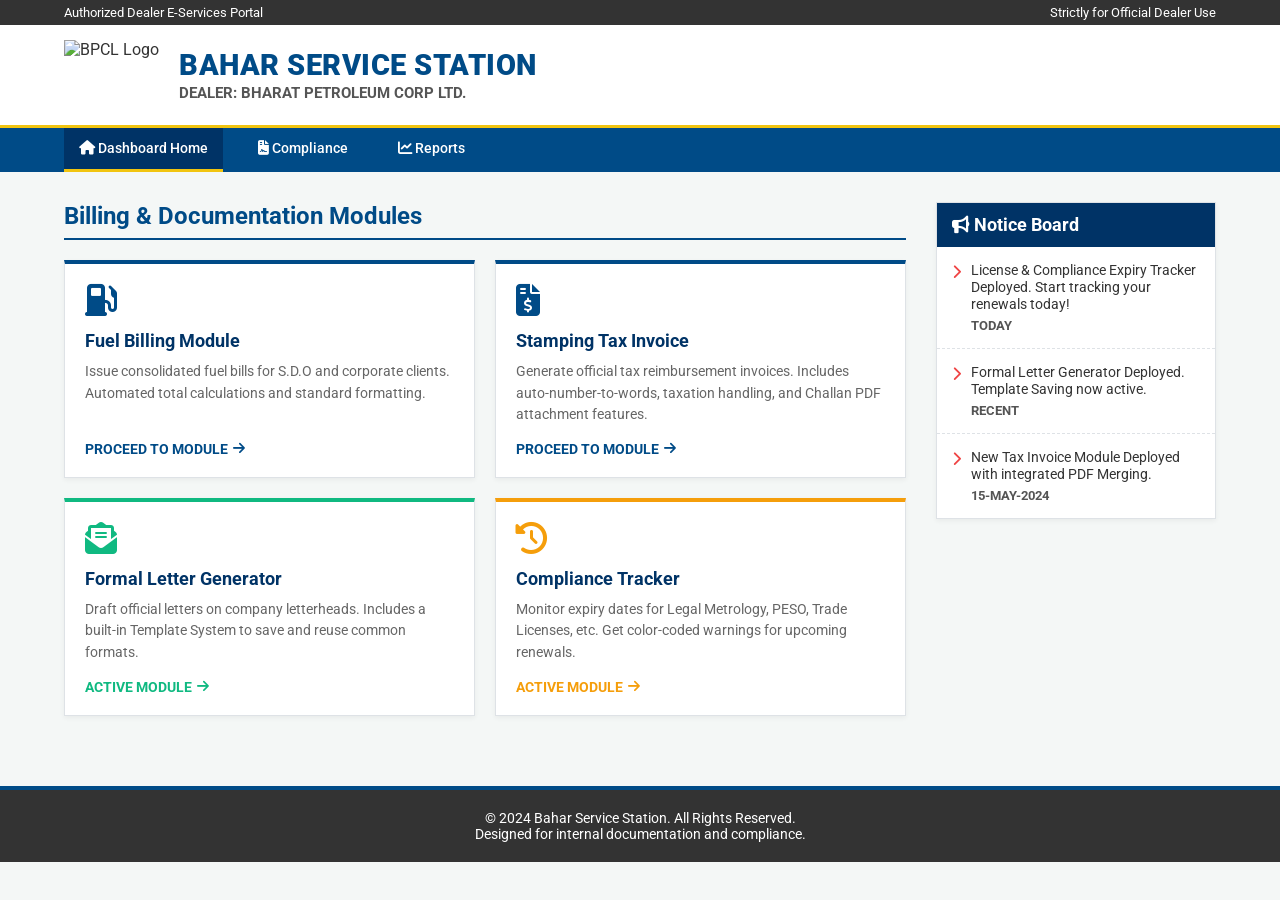
==== index.html @ 2c66174e "Add files via upload" ====
<!DOCTYPE html>
<html lang="en">
<head>
    <meta charset="UTF-8">
    <meta name="viewport" content="width=device-width, initial-scale=1.0">
    <title>Official Portal - Bahar Service Station</title>
    <link href="https://fonts.googleapis.com/css2?family=Roboto:wght@400;500;700;900&display=swap" rel="stylesheet">
    <link rel="stylesheet" href="https://cdnjs.cloudflare.com/ajax/libs/font-awesome/6.4.0/css/all.min.css">
    
    <style>
        :root {
            --primary-blue: #004b87; 
            --secondary-blue: #003366;
            --accent-yellow: #f1c40f;
            --bg-light: #f4f7f6;
            --text-dark: #333333;
            --border-color: #dee2e6;
        }

        body {
            margin: 0; padding: 0; font-family: 'Roboto', sans-serif;
            background-color: var(--bg-light); color: var(--text-dark);
        }

        /* TOP HEADER */
        .top-bar {
            background-color: var(--text-dark); color: white; font-size: 0.8rem;
            padding: 5px 5%; display: flex; justify-content: space-between; flex-wrap: wrap; text-align: center;
        }

        .header-main {
            background: white; padding: 15px 5%; display: flex; align-items: center; gap: 20px;
            border-bottom: 3px solid var(--accent-yellow); flex-wrap: wrap; justify-content: center;
        }
        .header-main img { height: 70px; }
        .header-text { text-align: center; }
        @media (min-width: 600px) { .header-text { text-align: left; } .header-main { justify-content: flex-start; } }
        
        .header-text h1 { margin: 0; color: var(--primary-blue); font-size: clamp(1.2rem, 3vw, 1.8rem); font-weight: 900; letter-spacing: 0.5px; }
        .header-text p { margin: 2px 0 0 0; font-size: 0.95rem; font-weight: 700; color: #555; }

        /* NAVIGATION RIBBON */
        .nav-ribbon {
            background-color: var(--primary-blue); padding: 0 5%; display: flex; gap: 10px; flex-wrap: wrap; justify-content: center;
        }
        .nav-ribbon a {
            color: white; text-decoration: none; padding: 12px 15px; font-size: 0.9rem; font-weight: 500; transition: 0.2s; white-space: nowrap;
        }
        .nav-ribbon a:hover, .nav-ribbon a.active { background-color: var(--secondary-blue); border-bottom: 3px solid var(--accent-yellow); }
        @media (min-width: 600px) { .nav-ribbon { justify-content: flex-start; gap: 20px; } }

        /* MAIN LAYOUT */
        .container { padding: 30px 5%; display: flex; gap: 30px; max-width: 1400px; margin: 0 auto; flex-direction: column; }
        @media (min-width: 900px) { .container { flex-direction: row; } }

        .main-content { flex: 3; }
        .section-title { color: var(--primary-blue); font-size: 1.5rem; border-bottom: 2px solid var(--primary-blue); padding-bottom: 8px; margin-top: 0; margin-bottom: 20px; }

        .services-grid { display: grid; grid-template-columns: repeat(auto-fill, minmax(280px, 1fr)); gap: 20px; }

        .service-card {
            background: white; border: 1px solid var(--border-color); border-top: 4px solid var(--primary-blue);
            padding: 20px; text-decoration: none; color: inherit; display: flex; flex-direction: column;
            transition: 0.2s box-shadow; box-shadow: 0 2px 5px rgba(0,0,0,0.05);
        }
        .service-card:hover { box-shadow: 0 8px 15px rgba(0,0,0,0.1); transform: translateY(-2px); }
        .service-icon { font-size: 2rem; color: var(--primary-blue); margin-bottom: 15px; }
        .service-card h3 { margin: 0 0 10px 0; font-size: 1.1rem; color: var(--secondary-blue); }
        .service-card p { margin: 0 0 15px 0; font-size: 0.9rem; color: #666; line-height: 1.5; flex-grow: 1; }
        .service-card .btn-link { color: var(--primary-blue); font-weight: 700; font-size: 0.85rem; text-transform: uppercase; display: flex; align-items: center; gap: 5px; }
        .service-card .btn-active { color: var(--success, #10b981); }

        /* NOTICE BOARD */
        .sidebar { flex: 1; min-width: 250px; }
        .notice-board { background: white; border: 1px solid var(--border-color); box-shadow: 0 2px 5px rgba(0,0,0,0.05); }
        .notice-header { background: var(--secondary-blue); color: white; padding: 12px 15px; font-size: 1.1rem; font-weight: 700; }
        .notice-list { list-style: none; padding: 0; margin: 0; }
        .notice-list li { padding: 15px; border-bottom: 1px dashed var(--border-color); font-size: 0.9rem; display: flex; gap: 10px; }
        .notice-list li:last-child { border-bottom: none; }
        .notice-list li i { color: var(--danger, #ef4444); margin-top: 3px; }
        .notice-list li span { color: #555; display: block; font-size: 0.8rem; margin-top: 5px; font-weight: bold;}

        /* FOOTER */
        .footer { background-color: var(--text-dark); color: white; text-align: center; padding: 20px; font-size: 0.85rem; margin-top: 40px; border-top: 4px solid var(--primary-blue); }
    </style>
</head>
<body>

    <div class="top-bar">
        <div>Authorized Dealer E-Services Portal</div>
        <div>Strictly for Official Dealer Use</div>
    </div>

    <header class="header-main">
        <img src="https://upload.wikimedia.org/wikipedia/commons/a/a5/Official_BPCL_LOGO.jpg" alt="BPCL Logo">
        <div class="header-text">
            <h1>BAHAR SERVICE STATION</h1>
            <p>DEALER: BHARAT PETROLEUM CORP LTD.</p>
        </div>
    </header>

    <nav class="nav-ribbon">
        <a href="index.html" class="active"><i class="fa-solid fa-house"></i> Dashboard Home</a>
        <a href="#"><i class="fa-solid fa-file-contract"></i> Compliance</a>
        <a href="#"><i class="fa-solid fa-chart-line"></i> Reports</a>
    </nav>

    <div class="container">
        <div class="main-content">
            <h2 class="section-title">Billing & Documentation Modules</h2>
            
            <div class="services-grid">
                
                <a href="fuelinvoice.html" class="service-card">
                    <i class="fa-solid fa-gas-pump service-icon"></i>
                    <h3>Fuel Billing Module</h3>
                    <p>Issue consolidated fuel bills for S.D.O and corporate clients. Automated total calculations and standard formatting.</p>
                    <div class="btn-link">Proceed to Module <i class="fa-solid fa-arrow-right"></i></div>
                </a>

                <a href="stampinginvoice.html" class="service-card">
                    <i class="fa-solid fa-file-invoice-dollar service-icon"></i>
                    <h3>Stamping Tax Invoice</h3>
                    <p>Generate official tax reimbursement invoices. Includes auto-number-to-words, taxation handling, and Challan PDF attachment features.</p>
                    <div class="btn-link">Proceed to Module <i class="fa-solid fa-arrow-right"></i></div>
                </a>

                <a href="letter.html" class="service-card" style="border-top-color: #10b981;">
                    <i class="fa-solid fa-envelope-open-text service-icon" style="color:#10b981;"></i>
                    <h3>Formal Letter Generator</h3>
                    <p>Draft official letters on company letterheads. Includes a built-in Template System to save and reuse common formats.</p>
                    <div class="btn-link btn-active">Active Module <i class="fa-solid fa-arrow-right"></i></div>
                </a>

                <a href="tracker.html" class="service-card" style="border-top-color: #f59e0b;">
                    <i class="fa-solid fa-clock-rotate-left service-icon" style="color:#f59e0b;"></i>
                    <h3>Compliance Tracker</h3>
                    <p>Monitor expiry dates for Legal Metrology, PESO, Trade Licenses, etc. Get color-coded warnings for upcoming renewals.</p>
                    <div class="btn-link" style="color: #f59e0b;">Active Module <i class="fa-solid fa-arrow-right"></i></div>
                </a>

            </div>
        </div>

        <aside class="sidebar">
            <div class="notice-board">
                <div class="notice-header"><i class="fa-solid fa-bullhorn"></i> Notice Board</div>
                <ul class="notice-list">
                    <li>
                        <i class="fa-solid fa-chevron-right"></i>
                        <div>
                            License & Compliance Expiry Tracker Deployed. Start tracking your renewals today!
                            <span>TODAY</span>
                        </div>
                    </li>
                    <li>
                        <i class="fa-solid fa-chevron-right"></i>
                        <div>
                            Formal Letter Generator Deployed. Template Saving now active.
                            <span>RECENT</span>
                        </div>
                    </li>
                    <li>
                        <i class="fa-solid fa-chevron-right"></i>
                        <div>
                            New Tax Invoice Module Deployed with integrated PDF Merging.
                            <span>15-MAY-2024</span>
                        </div>
                    </li>
                </ul>
            </div>
        </aside>
    </div>

    <footer class="footer">
        &copy; 2024 Bahar Service Station. All Rights Reserved. <br>
        Designed for internal documentation and compliance.
    </footer>

</body>
</html>
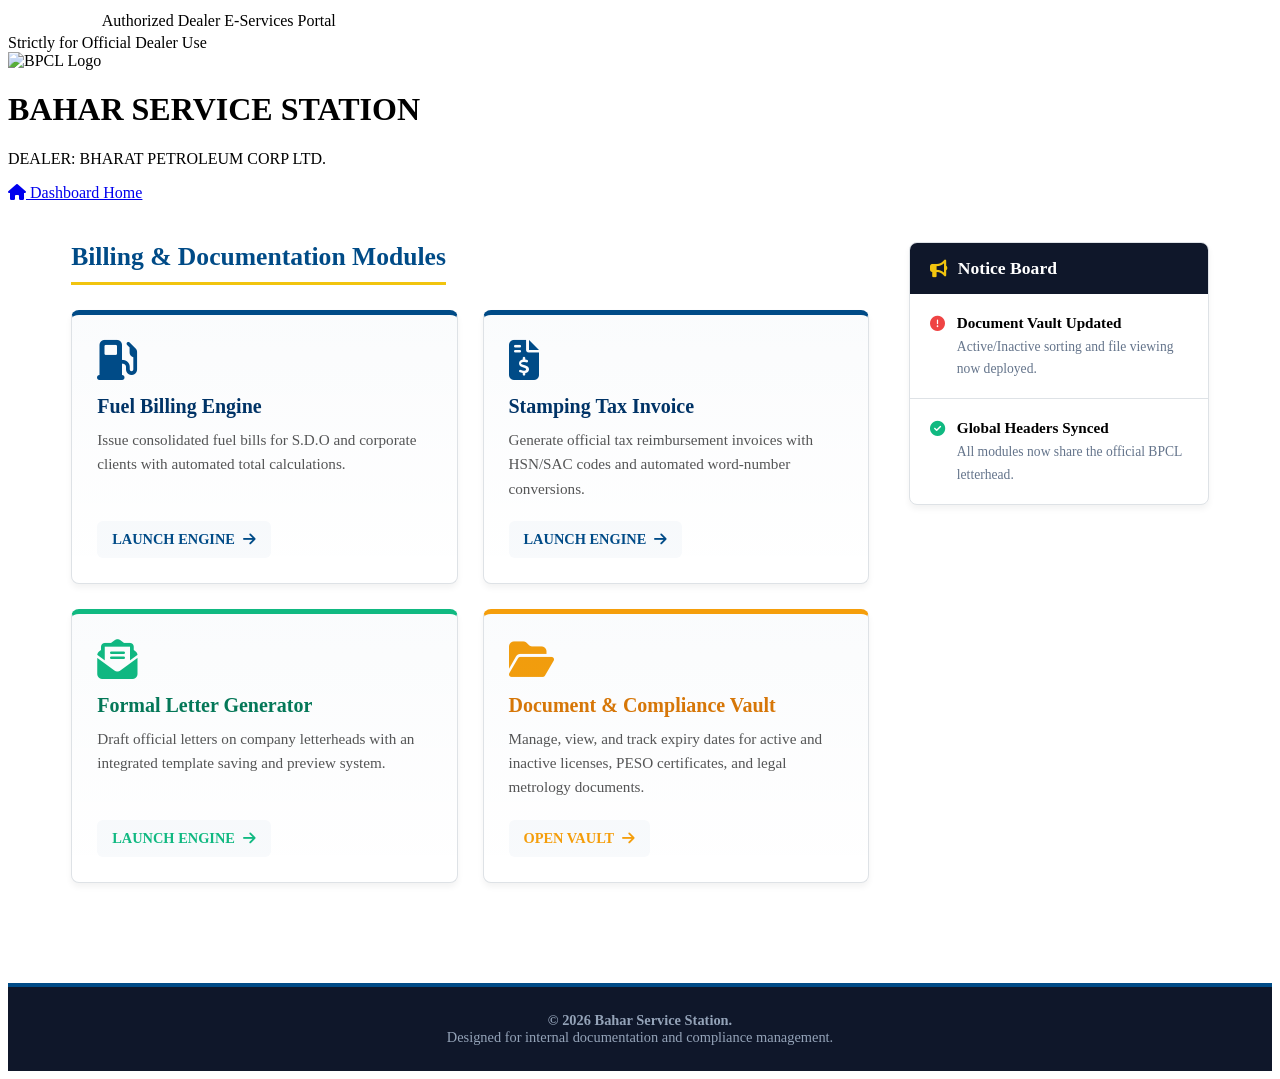
==== commit aa0594fa: "Add files via upload" ====
--- a/index.html
+++ b/index.html
@@ -4,93 +4,57 @@
     <meta charset="UTF-8">
     <meta name="viewport" content="width=device-width, initial-scale=1.0">
     <title>Official Portal - Bahar Service Station</title>
-    <link href="https://fonts.googleapis.com/css2?family=Roboto:wght@400;500;700;900&display=swap" rel="stylesheet">
     <link rel="stylesheet" href="https://cdnjs.cloudflare.com/ajax/libs/font-awesome/6.4.0/css/all.min.css">
-    
+    <link rel="stylesheet" href="css/global.css">
     <style>
-        :root {
-            --primary-blue: #004b87; 
-            --secondary-blue: #003366;
-            --accent-yellow: #f1c40f;
-            --bg-light: #f4f7f6;
-            --text-dark: #333333;
-            --border-color: #dee2e6;
+        .container { padding: 40px 5%; display: flex; gap: 40px; max-width: 1400px; margin: 0 auto; flex-direction: column; }
+        @media (min-width: 1000px) { .container { flex-direction: row; } }
+        
+        .main-content { flex: 3; }
+        .section-title { color: #004b87; font-size: 1.6rem; border-bottom: 3px solid #f1c40f; padding-bottom: 10px; margin-top: 0; margin-bottom: 25px; display: inline-block;}
+        
+        .services-grid { display: grid; grid-template-columns: repeat(auto-fill, minmax(300px, 1fr)); gap: 25px; }
+        
+        .service-card {
+            background: white; border: 1px solid #dee2e6; border-radius: 8px; border-top: 5px solid #004b87;
+            padding: 25px; text-decoration: none; color: inherit; display: flex; flex-direction: column;
+            transition: all 0.3s ease; box-shadow: 0 4px 6px rgba(0,0,0,0.05); position: relative; overflow: hidden;
         }
-
-        body {
-            margin: 0; padding: 0; font-family: 'Roboto', sans-serif;
-            background-color: var(--bg-light); color: var(--text-dark);
-        }
-
-        /* TOP HEADER */
-        .top-bar {
-            background-color: var(--text-dark); color: white; font-size: 0.8rem;
-            padding: 5px 5%; display: flex; justify-content: space-between; flex-wrap: wrap; text-align: center;
-        }
-
-        .header-main {
-            background: white; padding: 15px 5%; display: flex; align-items: center; gap: 20px;
-            border-bottom: 3px solid var(--accent-yellow); flex-wrap: wrap; justify-content: center;
-        }
-        .header-main img { height: 70px; }
-        .header-text { text-align: center; }
-        @media (min-width: 600px) { .header-text { text-align: left; } .header-main { justify-content: flex-start; } }
+        .service-card:hover { box-shadow: 0 12px 20px rgba(0,0,0,0.1); transform: translateY(-5px); }
+        .service-card::after { content: ''; position: absolute; top: 0; left: 0; width: 100%; height: 100%; background: linear-gradient(180deg, rgba(0,75,135,0.02) 0%, rgba(255,255,255,0) 100%); pointer-events: none;}
         
-        .header-text h1 { margin: 0; color: var(--primary-blue); font-size: clamp(1.2rem, 3vw, 1.8rem); font-weight: 900; letter-spacing: 0.5px; }
-        .header-text p { margin: 2px 0 0 0; font-size: 0.95rem; font-weight: 700; color: #555; }
-
-        /* NAVIGATION RIBBON */
-        .nav-ribbon {
-            background-color: var(--primary-blue); padding: 0 5%; display: flex; gap: 10px; flex-wrap: wrap; justify-content: center;
-        }
-        .nav-ribbon a {
-            color: white; text-decoration: none; padding: 12px 15px; font-size: 0.9rem; font-weight: 500; transition: 0.2s; white-space: nowrap;
-        }
-        .nav-ribbon a:hover, .nav-ribbon a.active { background-color: var(--secondary-blue); border-bottom: 3px solid var(--accent-yellow); }
-        @media (min-width: 600px) { .nav-ribbon { justify-content: flex-start; gap: 20px; } }
-
-        /* MAIN LAYOUT */
-        .container { padding: 30px 5%; display: flex; gap: 30px; max-width: 1400px; margin: 0 auto; flex-direction: column; }
-        @media (min-width: 900px) { .container { flex-direction: row; } }
-
-        .main-content { flex: 3; }
-        .section-title { color: var(--primary-blue); font-size: 1.5rem; border-bottom: 2px solid var(--primary-blue); padding-bottom: 8px; margin-top: 0; margin-bottom: 20px; }
-
-        .services-grid { display: grid; grid-template-columns: repeat(auto-fill, minmax(280px, 1fr)); gap: 20px; }
-
-        .service-card {
-            background: white; border: 1px solid var(--border-color); border-top: 4px solid var(--primary-blue);
-            padding: 20px; text-decoration: none; color: inherit; display: flex; flex-direction: column;
-            transition: 0.2s box-shadow; box-shadow: 0 2px 5px rgba(0,0,0,0.05);
-        }
-        .service-card:hover { box-shadow: 0 8px 15px rgba(0,0,0,0.1); transform: translateY(-2px); }
-        .service-icon { font-size: 2rem; color: var(--primary-blue); margin-bottom: 15px; }
-        .service-card h3 { margin: 0 0 10px 0; font-size: 1.1rem; color: var(--secondary-blue); }
-        .service-card p { margin: 0 0 15px 0; font-size: 0.9rem; color: #666; line-height: 1.5; flex-grow: 1; }
-        .service-card .btn-link { color: var(--primary-blue); font-weight: 700; font-size: 0.85rem; text-transform: uppercase; display: flex; align-items: center; gap: 5px; }
-        .service-card .btn-active { color: var(--success, #10b981); }
-
-        /* NOTICE BOARD */
-        .sidebar { flex: 1; min-width: 250px; }
-        .notice-board { background: white; border: 1px solid var(--border-color); box-shadow: 0 2px 5px rgba(0,0,0,0.05); }
-        .notice-header { background: var(--secondary-blue); color: white; padding: 12px 15px; font-size: 1.1rem; font-weight: 700; }
+        .service-icon { font-size: 2.5rem; color: #004b87; margin-bottom: 15px; }
+        .service-card h3 { margin: 0 0 10px 0; font-size: 1.25rem; color: #003366; font-weight: 800; }
+        .service-card p { margin: 0 0 20px 0; font-size: 0.95rem; color: #555; line-height: 1.6; flex-grow: 1; }
+        
+        .btn-link { font-weight: 700; font-size: 0.9rem; text-transform: uppercase; display: flex; align-items: center; gap: 8px; padding: 10px 15px; background: #f8fafc; border-radius: 6px; width: fit-content; transition: 0.2s;}
+        .service-card:hover .btn-link { background: #004b87; color: white !important; }
+        
+        .sidebar { flex: 1; min-width: 300px; }
+        .notice-board { background: white; border: 1px solid #dee2e6; border-radius: 8px; box-shadow: 0 4px 6px rgba(0,0,0,0.05); overflow: hidden;}
+        .notice-header { background: #0f172a; color: white; padding: 15px 20px; font-size: 1.1rem; font-weight: 700; display: flex; align-items: center; gap: 10px;}
         .notice-list { list-style: none; padding: 0; margin: 0; }
-        .notice-list li { padding: 15px; border-bottom: 1px dashed var(--border-color); font-size: 0.9rem; display: flex; gap: 10px; }
+        .notice-list li { padding: 18px 20px; border-bottom: 1px solid #dee2e6; font-size: 0.95rem; display: flex; gap: 12px; line-height: 1.5; transition: 0.2s;}
+        .notice-list li:hover { background: #f8fafc; }
         .notice-list li:last-child { border-bottom: none; }
-        .notice-list li i { color: var(--danger, #ef4444); margin-top: 3px; }
-        .notice-list li span { color: #555; display: block; font-size: 0.8rem; margin-top: 5px; font-weight: bold;}
-
-        /* FOOTER */
-        .footer { background-color: var(--text-dark); color: white; text-align: center; padding: 20px; font-size: 0.85rem; margin-top: 40px; border-top: 4px solid var(--primary-blue); }
+        
+        .footer { background-color: #0f172a; color: #94a3b8; text-align: center; padding: 25px; font-size: 0.9rem; margin-top: 60px; border-top: 4px solid #004b87; }
+        
+        /* Universal Back Button Style */
+        .back-btn { color: white; text-decoration: none; font-weight: bold; background: rgba(255,255,255,0.2); padding: 4px 12px; border-radius: 4px; display: inline-flex; align-items: center; gap: 6px; transition: 0.2s;}
+        .back-btn:hover { background: rgba(255,255,255,0.4); }
     </style>
 </head>
 <body>
 
     <div class="top-bar">
-        <div>Authorized Dealer E-Services Portal</div>
+        <div style="display: flex; align-items: center; gap: 15px;">
+            <a href="javascript:history.back()" class="back-btn"><i class="fa-solid fa-arrow-left"></i> Back</a>
+            <span>Authorized Dealer E-Services Portal</span>
+        </div>
         <div>Strictly for Official Dealer Use</div>
     </div>
-
+    
     <header class="header-main">
         <img src="https://upload.wikimedia.org/wikipedia/commons/a/a5/Official_BPCL_LOGO.jpg" alt="BPCL Logo">
         <div class="header-text">
@@ -98,11 +62,9 @@
             <p>DEALER: BHARAT PETROLEUM CORP LTD.</p>
         </div>
     </header>
-
+    
     <nav class="nav-ribbon">
         <a href="index.html" class="active"><i class="fa-solid fa-house"></i> Dashboard Home</a>
-        <a href="#"><i class="fa-solid fa-file-contract"></i> Compliance</a>
-        <a href="#"><i class="fa-solid fa-chart-line"></i> Reports</a>
     </nav>
 
     <div class="container">
@@ -113,30 +75,30 @@
                 
                 <a href="fuelinvoice.html" class="service-card">
                     <i class="fa-solid fa-gas-pump service-icon"></i>
-                    <h3>Fuel Billing Module</h3>
-                    <p>Issue consolidated fuel bills for S.D.O and corporate clients. Automated total calculations and standard formatting.</p>
-                    <div class="btn-link">Proceed to Module <i class="fa-solid fa-arrow-right"></i></div>
+                    <h3>Fuel Billing Engine</h3>
+                    <p>Issue consolidated fuel bills for S.D.O and corporate clients with automated total calculations.</p>
+                    <div class="btn-link" style="color: #004b87;">Launch Engine <i class="fa-solid fa-arrow-right"></i></div>
                 </a>
 
                 <a href="stampinginvoice.html" class="service-card">
                     <i class="fa-solid fa-file-invoice-dollar service-icon"></i>
                     <h3>Stamping Tax Invoice</h3>
-                    <p>Generate official tax reimbursement invoices. Includes auto-number-to-words, taxation handling, and Challan PDF attachment features.</p>
-                    <div class="btn-link">Proceed to Module <i class="fa-solid fa-arrow-right"></i></div>
+                    <p>Generate official tax reimbursement invoices with HSN/SAC codes and automated word-number conversions.</p>
+                    <div class="btn-link" style="color: #004b87;">Launch Engine <i class="fa-solid fa-arrow-right"></i></div>
                 </a>
 
-                <a href="letter.html" class="service-card" style="border-top-color: #10b981;">
+                <a href="letter-templates.html" class="service-card" style="border-top-color: #10b981;">
                     <i class="fa-solid fa-envelope-open-text service-icon" style="color:#10b981;"></i>
-                    <h3>Formal Letter Generator</h3>
-                    <p>Draft official letters on company letterheads. Includes a built-in Template System to save and reuse common formats.</p>
-                    <div class="btn-link btn-active">Active Module <i class="fa-solid fa-arrow-right"></i></div>
+                    <h3 style="color: #047857;">Formal Letter Generator</h3>
+                    <p>Draft official letters on company letterheads with an integrated template saving and preview system.</p>
+                    <div class="btn-link" style="color:#10b981;">Launch Engine <i class="fa-solid fa-arrow-right"></i></div>
                 </a>
 
                 <a href="tracker.html" class="service-card" style="border-top-color: #f59e0b;">
-                    <i class="fa-solid fa-clock-rotate-left service-icon" style="color:#f59e0b;"></i>
-                    <h3>Compliance Tracker</h3>
-                    <p>Monitor expiry dates for Legal Metrology, PESO, Trade Licenses, etc. Get color-coded warnings for upcoming renewals.</p>
-                    <div class="btn-link" style="color: #f59e0b;">Active Module <i class="fa-solid fa-arrow-right"></i></div>
+                    <i class="fa-solid fa-folder-open service-icon" style="color: #f59e0b;"></i>
+                    <h3 style="color: #d97706;">Document & Compliance Vault</h3>
+                    <p>Manage, view, and track expiry dates for active and inactive licenses, PESO certificates, and legal metrology documents.</p>
+                    <div class="btn-link" style="color: #f59e0b;">Open Vault <i class="fa-solid fa-arrow-right"></i></div>
                 </a>
 
             </div>
@@ -144,27 +106,20 @@
 
         <aside class="sidebar">
             <div class="notice-board">
-                <div class="notice-header"><i class="fa-solid fa-bullhorn"></i> Notice Board</div>
+                <div class="notice-header"><i class="fa-solid fa-bullhorn" style="color: #f1c40f;"></i> Notice Board</div>
                 <ul class="notice-list">
                     <li>
-                        <i class="fa-solid fa-chevron-right"></i>
+                        <i class="fa-solid fa-circle-exclamation" style="color: #ef4444; margin-top: 4px;"></i>
                         <div>
-                            License & Compliance Expiry Tracker Deployed. Start tracking your renewals today!
-                            <span>TODAY</span>
+                            <strong>Document Vault Updated</strong><br>
+                            <span style="color: #64748b; font-size: 0.85rem;">Active/Inactive sorting and file viewing now deployed.</span>
                         </div>
                     </li>
                     <li>
-                        <i class="fa-solid fa-chevron-right"></i>
+                        <i class="fa-solid fa-circle-check" style="color: #10b981; margin-top: 4px;"></i>
                         <div>
-                            Formal Letter Generator Deployed. Template Saving now active.
-                            <span>RECENT</span>
-                        </div>
-                    </li>
-                    <li>
-                        <i class="fa-solid fa-chevron-right"></i>
-                        <div>
-                            New Tax Invoice Module Deployed with integrated PDF Merging.
-                            <span>15-MAY-2024</span>
+                            <strong>Global Headers Synced</strong><br>
+                            <span style="color: #64748b; font-size: 0.85rem;">All modules now share the official BPCL letterhead.</span>
                         </div>
                     </li>
                 </ul>
@@ -173,9 +128,8 @@
     </div>
 
     <footer class="footer">
-        &copy; 2024 Bahar Service Station. All Rights Reserved. <br>
-        Designed for internal documentation and compliance.
+        <strong>&copy; 2026 Bahar Service Station.</strong><br>
+        Designed for internal documentation and compliance management.
     </footer>
-
 </body>
 </html>
